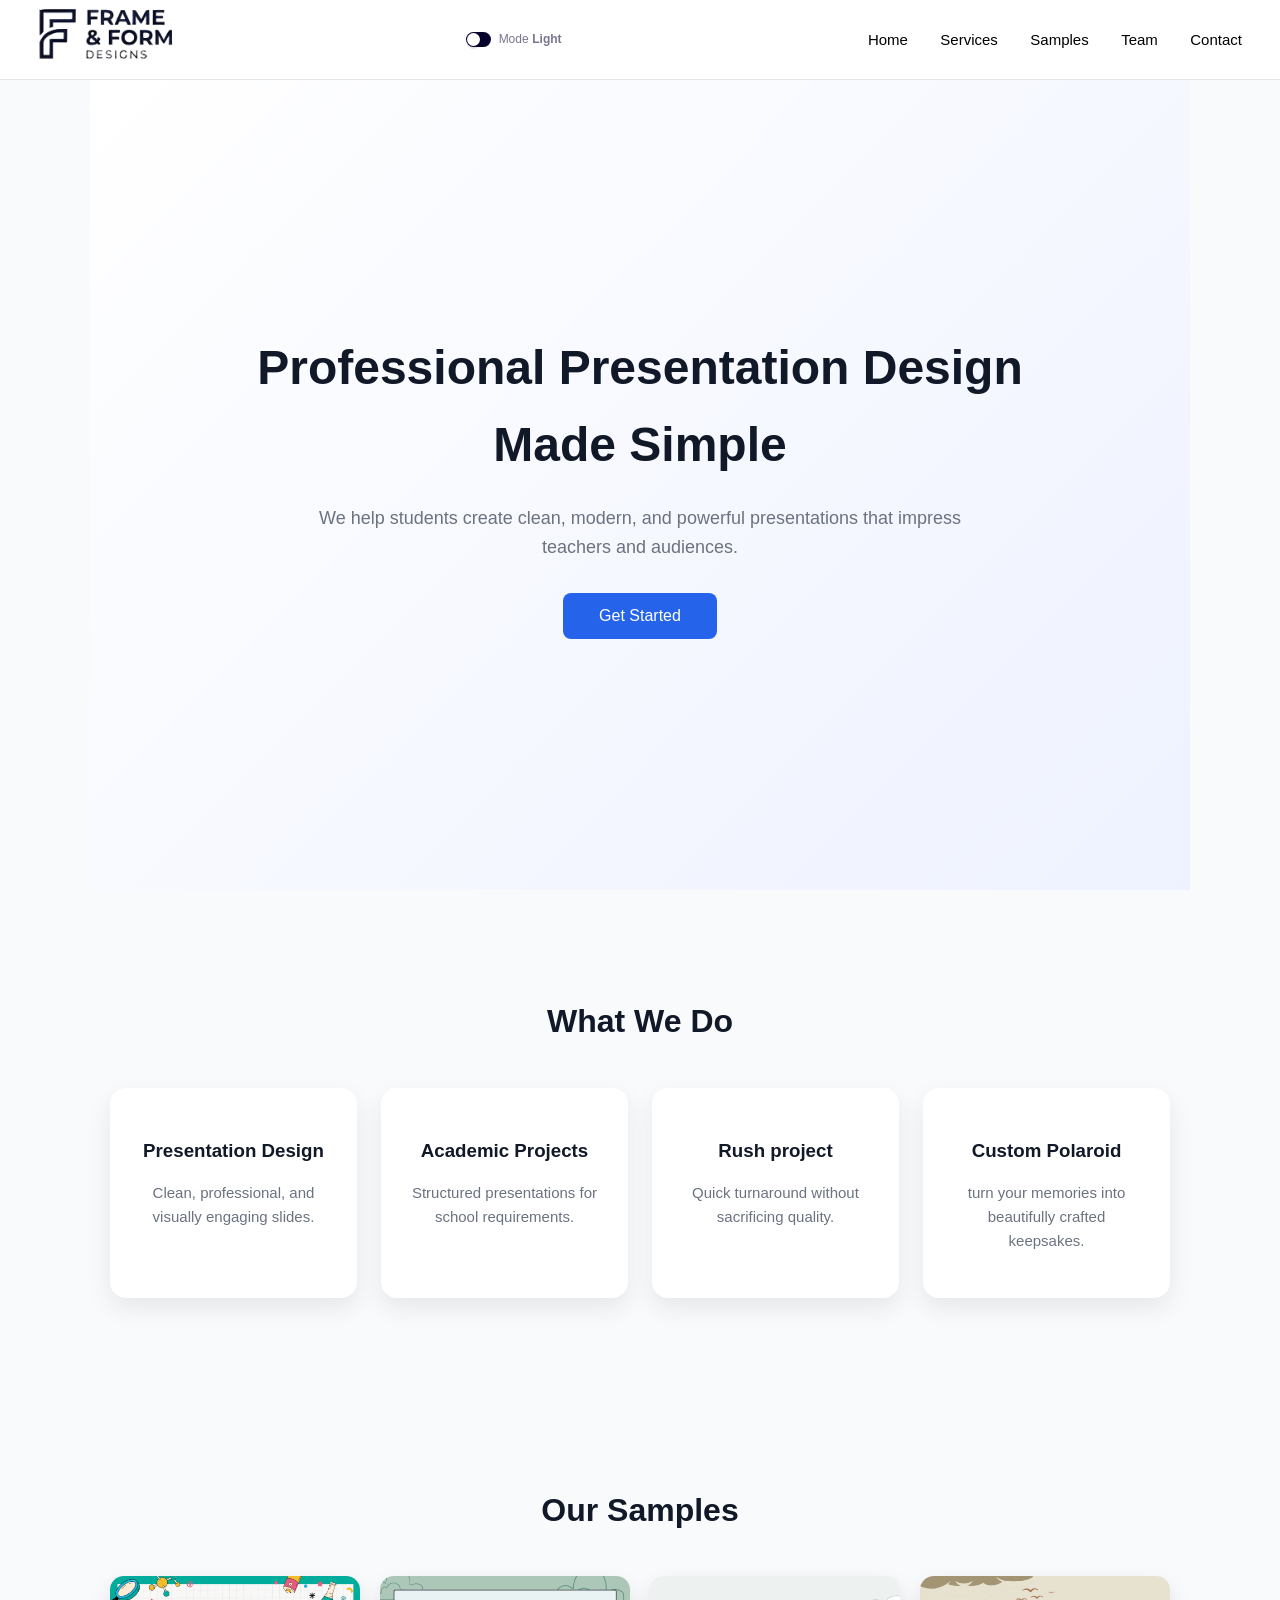
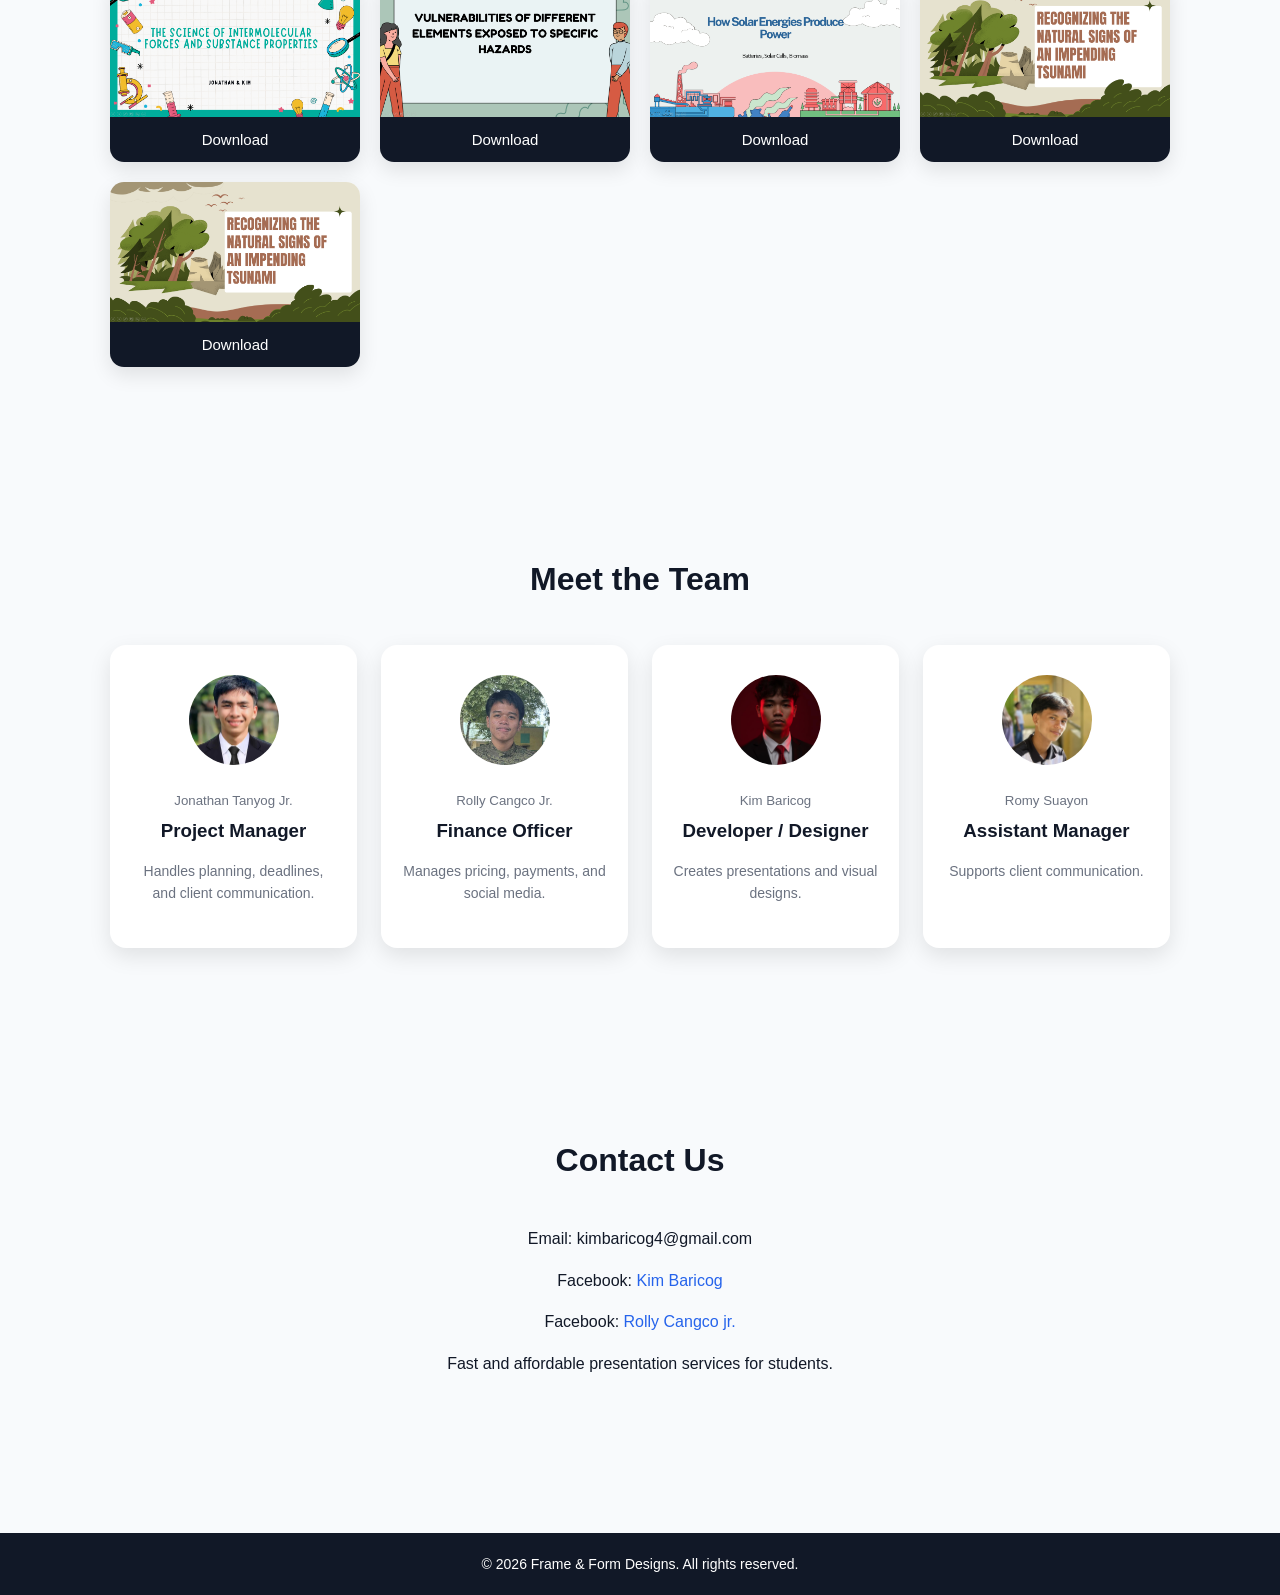
==== example.html @ 1121d647 "M" ====
<!DOCTYPE html>
<html lang="en">
  <head>
    <meta charset="UTF-8" />
    <meta name="viewport" content="width=device-width, initial-scale=1.0" />
    <title>Frame & Form Designs</title>
    <link rel="icon" href="static/logoforweb.png" />
    <link rel="stylesheet" type="text/css" href="./static/example.css" />
    <link rel="stylesheet" type="text/css" href="./static/modes.css" />
    <link rel="stylesheet" type="text/css" href="./static/darkmode.css" />
  </head>

  <body>
    <!-- HEADER -->
    <header id="head">
      <div class="name">
        <img id="img" src="static/logo.png" alt="Slidecraft Logo" />
      </div>
      <div class="checkbox-wrapper-35">
        <input
          value="private"
          name="switch"
          id="switch"
          type="checkbox"
          class="switch"
        />
        <label for="switch">
          <span class="switch-x-text">Mode </span>
          <span class="switch-x-toggletext">
            <span class="switch-x-unchecked"
              ><span class="switch-x-hiddenlabel">Unchecked: </span>Light</span
            >
            <span class="switch-x-checked"
              ><span class="switch-x-hiddenlabel">Checked: </span>Dark</span
            >
          </span>
        </label>
      </div>
      <div id="landing" class="landings">
        <a href="#main"><button>Home</button></a>
        <a href="#services"><button>Services</button></a>
        <a href="#sample"><button>Samples</button></a>
        <a href="#team"><button>Team</button></a>
        <a href="#contact"><button>Contact</button></a>
      </div>
    </header>

    <!-- HERO -->
    <section id="main">
      <div class="maintext">
        <h1>Professional Presentation Design Made Simple</h1>
        <p>
          We help students create clean, modern, and powerful presentations that
          impress teachers and audiences.
        </p>
        <button id="btn">Get Started</button>
      </div>
    </section>

    <!-- SERVICES -->
    <section id="services">
      <h2>What We Do</h2>
      <div class="services">
        <div class="service">
          <h3>Presentation Design</h3>
          <p>Clean, professional, and visually engaging slides.</p>
        </div>
        <div class="service">
          <h3>Academic Projects</h3>
          <p>Structured presentations for school requirements.</p>
        </div>
        <div class="service">
          <h3>Rush project</h3>
          <p>Quick turnaround without sacrificing quality.</p>
        </div>
        <div class="service">
          <h3>Custom Polaroid</h3>
          <p>turn your memories into beautifully crafted keepsakes.</p>
        </div>
      </div>
    </section>

    <!-- SAMPLES -->
    <section id="sample">
      <h2>Our Samples</h2>
      <div class="samples">
        <div class="samplebox">
          <img src="static/photo/inter.png" />
          <a href="static/pptexample/intemolecular.pptx">
            <button>Download</button></a
          >
        </div>
        <div class="samplebox">
          <img src="static/photo/vulna.png" />
          <a href="static/pptexample/Vulnerabilities.pptx"
            ><button>Download</button></a
          >
        </div>
        <div class="samplebox">
          <img src="static/photo/solar.png" />
          <a href="static/pptexample/Solar Energies.pptx"
            ><button>Download</button></a
          >
        </div>
        <div class="samplebox">
          <img src="static/photo/tsunami.png" />
          <a href="static/pptexample/tsunami.pptx"><button>Download</button></a>
        </div>

        <div class="samplebox">
          <img src="static/photo/tsunami.png" />
          <a href="static/pptexample/tsunami.pptx"><button>Download</button></a>
        </div>
      </div>
    </section>

    <!-- TEAM -->
    <section id="team">
      <h2>Meet the Team</h2>
      <div class="team">
        <div class="member">
          <img src="static/photo/tanyog.jpg" />
          <h5>Jonathan Tanyog Jr.</h5>
          <h3>Project Manager</h3>
          <p>Handles planning, deadlines, and client communication.</p>
        </div>

        <div class="member">
          <img src="static/photo/cangco.jpg" />
          <h5>Rolly Cangco Jr.</h5>
          <h3>Finance Officer</h3>
          <p>Manages pricing, payments, and social media.</p>
        </div>

        <div class="member">
          <img src="static/photo/kim.jpg" />
          <h5>Kim Baricog</h5>
          <h3>Developer / Designer</h3>
          <p>Creates presentations and visual designs.</p>
        </div>

        <div class="member">
          <img src="static/photo/romy.jpg" />
          <h5>Romy Suayon</h5>
          <h3>Assistant Manager</h3>
          <p>Supports client communication.</p>
        </div>
      </div>
    </section>

    <!-- CONTACT -->
    <section id="contact">
      <h2>Contact Us</h2>
      <div class="contact">
        <p>Email: kimbaricog4@gmail.com</p>
        <p>
          Facebook:
          <a href="https://www.facebook.com/kim.baricog.2025">Kim Baricog</a>
        </p>
        <p>
          Facebook:
          <a href="https://www.facebook.com/PCCDCANGCO">Rolly Cangco jr.</a>
        </p>
        <p>Fast and affordable presentation services for students.</p>
      </div>
    </section>

    <footer>© 2026 Frame & Form Designs. All rights reserved.</footer>
    <script src="static/main.js" defer></script>
  </body>
</html>
---- static/example.css ----
:root {
  --primary: #111827;
  --accent: #2563eb;
  --bg-light: #f8fafc;
  --text-muted: #6b7280;
}

* {
  box-sizing: border-box;
  font-family: "Segoe UI", Arial, sans-serif;
}

html {
  scroll-behavior: smooth;
}

body {
  margin: 0;
  background-color: var(--bg-light);
  color: #111827;
  line-height: 1.6;
}

/* ================= HEADER ================= */
header {
  position: sticky;
  top: 0;
  z-index: 100;
  background: #fff;
  padding: 0px 32px;
  display: flex;
  justify-content: space-between;
  align-items: center;
  border-bottom: 1px solid #e5e7eb;
}

.name img {
  width: 150px;
}

.landings a {
  margin-left: 16px;
  text-decoration: none;
}

.landings button {
  background: none;
  border: none;
  font-size: 15px;
  cursor: pointer;
}

.landings button:hover {
  color: var(--accent);
}

/* ================= HERO ================= */
#main {
  min-height: 90vh;
  display: flex;
  align-items: center;
  justify-content: center;
  padding: 80px 20px;
  text-align: center;
  background: linear-gradient(135deg, #ffffff, #eef2ff);
}

.maintext h1 {
  font-size: 3rem;
  max-width: 800px;
  margin: 0 auto 20px;
}

.maintext p {
  font-size: 18px;
  color: var(--text-muted);
  max-width: 650px;
  margin: 0 auto 32px;
}

.maintext button {
  padding: 14px 36px;
  border-radius: 8px;
  border: none;
  background: var(--accent);
  color: #fff;
  font-size: 16px;
  cursor: pointer;
}

.maintext button:hover {
  background: #1d4ed8;
}

/* ================= SECTIONS ================= */
section {
  padding: 80px 20px;
  max-width: 1100px;
  margin: auto;
}

section h2 {
  font-size: 2rem;
  text-align: center;
  margin-bottom: 40px;
}

/* ================= SERVICES ================= */
.services {
  display: grid;
  grid-template-columns: repeat(auto-fit, minmax(220px, 1fr));
  gap: 24px;
}

.service {
  background: #fff;
  padding: 30px;
  border-radius: 16px;
  text-align: center;
  box-shadow: 0 10px 25px rgba(0, 0, 0, 0.08);
}

.service h3 {
  margin-bottom: 10px;
}

.service p {
  color: var(--text-muted);
  font-size: 15px;
}

/* ================= SAMPLES ================= */
.samples {
  display: grid;
  grid-template-columns: repeat(auto-fit, minmax(220px, 1fr));
  gap: 20px;
}

.samplebox {
  background: #fff;
  border-radius: 14px;
  overflow: hidden;
  box-shadow: 0 8px 20px rgba(0, 0, 0, 0.1);
}

.samplebox img {
  width: 100%;
  display: block;
}

.samplebox button {
  width: 100%;
  padding: 14px;
  border: none;
  background: var(--primary);
  color: #fff;
  cursor: pointer;
  font-size: 15px;
}

/* ================= TEAM ================= */
.team {
  display: grid;
  grid-template-columns: repeat(auto-fit, minmax(220px, 1fr));
  gap: 24px;
}

.member {
  background: #fff;
  border-radius: 16px;
  padding: 30px 20px;
  text-align: center;
  box-shadow: 0 8px 22px rgba(0, 0, 0, 0.1);
}

.member img {
  width: 90px;
  height: 90px;
  border-radius: 50%;
  object-fit: cover;
  margin-bottom: 12px;
}

.member h5 {
  margin: 6px 0 2px;
  font-weight: normal;
  color: var(--text-muted);
}

.member h3 {
  margin: 4px 0;
}

.member p {
  font-size: 14px;
  color: var(--text-muted);
}

/* ================= CONTACT ================= */
.contact {
  text-align: center;
  font-size: 16px;
}

.contact a {
  color: var(--accent);
  text-decoration: none;
}

/* ================= FOOTER ================= */
footer {
  background: var(--primary);
  color: #fff;
  text-align: center;
  padding: 20px;
  font-size: 14px;
  margin-top: 60px;
}
/* ================= MOBILE OPTIMIZATION ================= */
@media (max-width: 768px) {
  /* HEADER */
  header {
    padding: 5px 16px;
    flex-direction: column;
    gap: 10px;
  }

  .landings {
    display: flex;
    flex-wrap: wrap;
    justify-content: center;
    gap: 10px;
  }

  .landings button {
    font-size: 10px;
    font-weight: bold;
    overflow: none;
  }
  .landings button:active,
  .landings button:focus {
    color: blue;
  }

  /* HERO */
  #main {
    padding: 60px 16px;
  }

  .maintext h1 {
    font-size: 2rem;
  }

  .maintext p {
    font-size: 16px;
  }

  .maintext button {
    width: 100%;
    max-width: 320px;
  }

  /* SECTIONS */
  section {
    padding: 60px 16px;
  }

  section h2 {
    font-size: 1.6rem;
  }

  /* SERVICES */
  .services {
    gap: 16px;
  }

  /* SAMPLES */
  .samples {
    grid-template-columns: 1fr;
  }

  /* TEAM */
  .team {
    grid-template-columns: 1fr;
  }

  .member {
    padding: 24px 16px;
  }

  /* CONTACT */
  .contact p {
    font-size: 15px;
  }

  footer {
    font-size: 13px;
    padding: 16px;
  }
  .name img {
    width: 80px;
  }
}
---- static/modes.css ----
.checkbox-wrapper-35 .switch {
  display: none;
}

.checkbox-wrapper-35 .switch + label {
  -webkit-box-align: center;
  -webkit-align-items: center;
  -ms-flex-align: center;
  align-items: center;
  color: #78768d;
  cursor: pointer;
  display: -webkit-box;
  display: -webkit-flex;
  display: -ms-flexbox;
  display: flex;
  font-family: "Helvetica Neue", Helvetica, Arial, sans-serif;
  font-size: 12px;
  line-height: 15px;
  position: relative;
  -webkit-user-select: none;
  -moz-user-select: none;
  -ms-user-select: none;
  user-select: none;
}

.checkbox-wrapper-35 .switch + label::before,
.checkbox-wrapper-35 .switch + label::after {
  content: "";
  display: block;
}

.checkbox-wrapper-35 .switch + label::before {
  background-color: #05012c;
  border-radius: 500px;
  height: 15px;
  margin-right: 8px;
  -webkit-transition: background-color 0.125s ease-out;
  transition: background-color 0.125s ease-out;
  width: 25px;
}

.checkbox-wrapper-35 .switch + label::after {
  background-color: #fff;
  border-radius: 13px;
  box-shadow: 0 3px 1px 0 rgba(37, 34, 71, 0.05),
    0 2px 2px 0 rgba(37, 34, 71, 0.1), 0 3px 3px 0 rgba(37, 34, 71, 0.05);
  height: 13px;
  left: 1px;
  position: absolute;
  top: 1px;
  -webkit-transition: -webkit-transform 0.125s ease-out;
  transition: -webkit-transform 0.125s ease-out;
  transition: transform 0.125s ease-out;
  transition: transform 0.125s ease-out, -webkit-transform 0.125s ease-out;
  width: 13px;
}

.checkbox-wrapper-35 .switch + label .switch-x-text {
  display: block;
  margin-right: 0.3em;
}

.checkbox-wrapper-35 .switch + label .switch-x-toggletext {
  display: block;
  font-weight: bold;
  height: 15px;
  overflow: hidden;
  position: relative;
  width: 30px;
}

.checkbox-wrapper-35 .switch + label .switch-x-unchecked,
.checkbox-wrapper-35 .switch + label .switch-x-checked {
  left: 0;
  position: absolute;
  top: 0;
  -webkit-transition: opacity 0.125s ease-out, -webkit-transform 0.125s ease-out;
  transition: opacity 0.125s ease-out, -webkit-transform 0.125s ease-out;
  transition: transform 0.125s ease-out, opacity 0.125s ease-out;
  transition: transform 0.125s ease-out, opacity 0.125s ease-out,
    -webkit-transform 0.125s ease-out;
}

.checkbox-wrapper-35 .switch + label .switch-x-unchecked {
  opacity: 1;
  -webkit-transform: none;
  transform: none;
}

.checkbox-wrapper-35 .switch + label .switch-x-checked {
  opacity: 0;
  -webkit-transform: translate3d(0, 100%, 0);
  transform: translate3d(0, 100%, 0);
}

.checkbox-wrapper-35 .switch + label .switch-x-hiddenlabel {
  position: absolute;
  visibility: hidden;
}

.checkbox-wrapper-35 .switch:checked + label::before {
  background-color: #ffb500;
}

.checkbox-wrapper-35 .switch:checked + label::after {
  -webkit-transform: translate3d(10px, 0, 0);
  transform: translate3d(10px, 0, 0);
}

.checkbox-wrapper-35 .switch:checked + label .switch-x-unchecked {
  opacity: 0;
  -webkit-transform: translate3d(0, -100%, 0);
  transform: translate3d(0, -100%, 0);
}

.checkbox-wrapper-35 .switch:checked + label .switch-x-checked {
  opacity: 1;
  -webkit-transform: none;
  transform: none;
}
---- static/darkmode.css ----
:root {
  --primary: #111827;
}

body.dark {
  background-color: var(--primary);
  color: white;
  transition: background-color 0.3s ease, color 0.3s ease;
}
.dark #head {
  background-color: #111827;
  color: white;
}
.dark #main {
  background: linear-gradient(135deg, #070b1a, #0c1534);
  color: white;
  transition: background-color 0.3s ease, color 0.3s ease;
}

.dark .service,
.dark .member {
  background-color: #070b1a;
  color: white;
  transition: background-color 0.3s ease, color 0.3s ease;
}

.dark #sample button {
  background-color: #020a1a;
}
.dark footer {
  background-color: #070b1a;
  color: white;
  transition: background-color 0.3s ease, color 0.3s ease;
}
.dark .landings button {
  color: white;
}
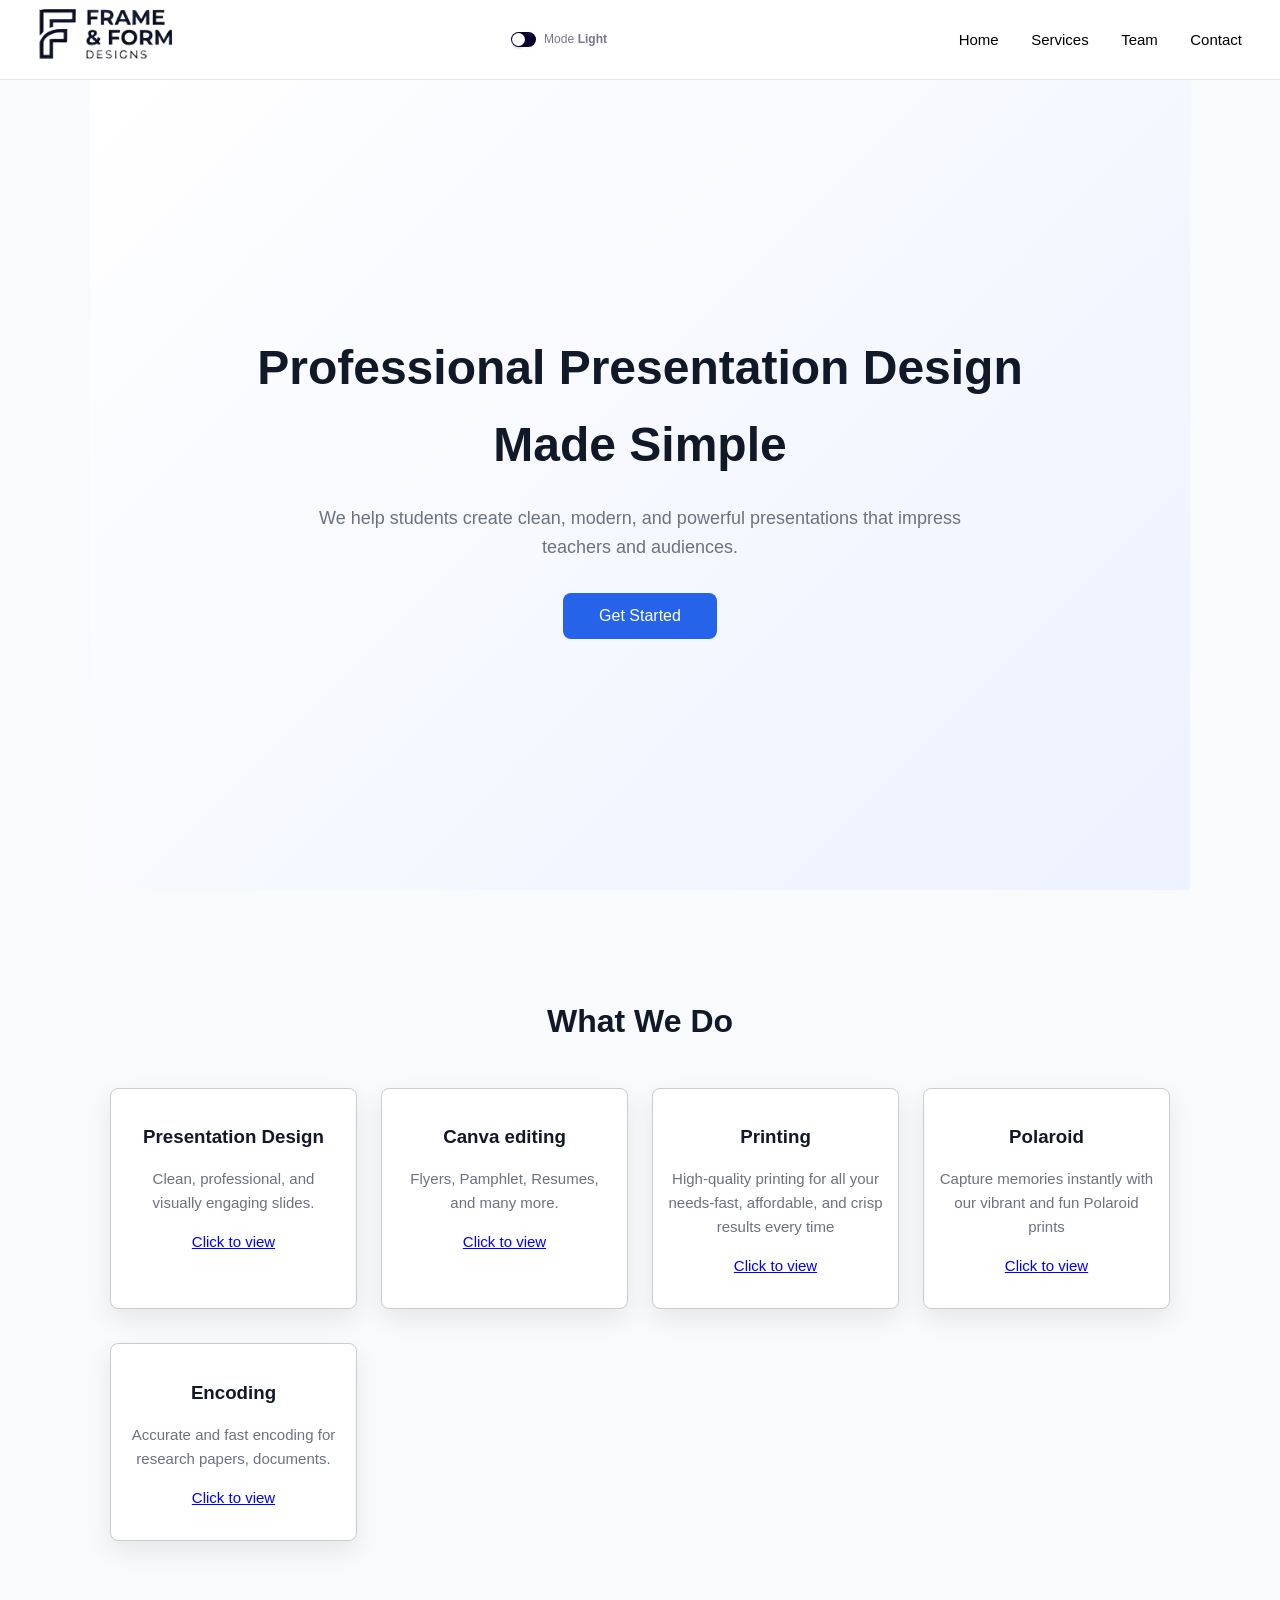
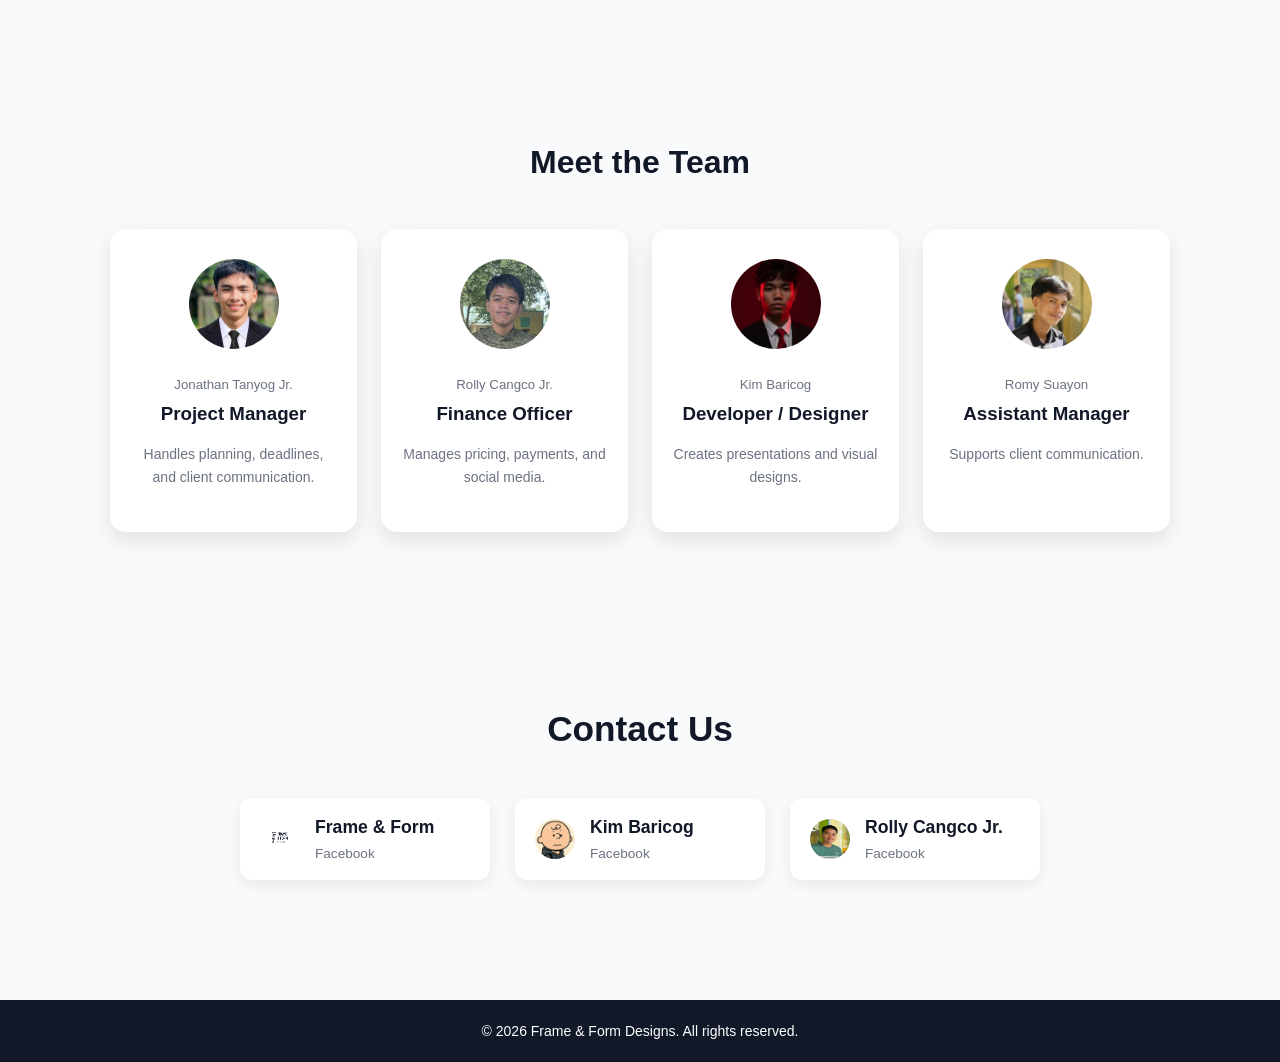
==== commit be25b7e7: "initial update" ====
--- a/example.html
+++ b/example.html
@@ -39,7 +39,7 @@
       <div id="landing" class="landings">
         <a href="#main"><button>Home</button></a>
         <a href="#services"><button>Services</button></a>
-        <a href="#sample"><button>Samples</button></a>
+
         <a href="#team"><button>Team</button></a>
         <a href="#contact"><button>Contact</button></a>
       </div>
@@ -61,58 +61,100 @@
     <section id="services">
       <h2>What We Do</h2>
       <div class="services">
-        <div class="service">
+        <div class="service" onclick="toggleService(this)">
           <h3>Presentation Design</h3>
           <p>Clean, professional, and visually engaging slides.</p>
-        </div>
-        <div class="service">
-          <h3>Academic Projects</h3>
-          <p>Structured presentations for school requirements.</p>
-        </div>
-        <div class="service">
-          <h3>Rush project</h3>
-          <p>Quick turnaround without sacrificing quality.</p>
-        </div>
-        <div class="service">
-          <h3>Custom Polaroid</h3>
-          <p>turn your memories into beautifully crafted keepsakes.</p>
+          <p id="clickview">Click to view</p>
+
+          <div class="service-more">
+            <p>Some of our sample designs:<br />click to download</p>
+            <div class="service-images">
+              <a href="static/pptexample/Solar Energies.pptx"
+                ><img src="static/photo/solar.png" alt="Design 1"
+              /></a>
+              <a href="static/pptexample/volcanicsign.pptx"
+                ><img src="static/photo/volcanicsing.png" alt="Design 1"
+              /></a>
+              <a href="static/pptexample/tsunami.pptx"
+                ><img src="static/photo/tsunami.png" alt="Design 1"
+              /></a>
+              <a href="static/pptexample/Vulnerabilities.pptx"
+                ><img src="static/photo/vulna.png" alt="Design 1"
+              /></a>
+            </div>
+          </div>
+        </div>
+
+        <div class="service" onclick="toggleService(this)">
+          <h3>Canva editing</h3>
+          <p>Flyers, Pamphlet, Resumes, and many more.</p>
+          <p id="clickview">Click to view</p>
+
+          <div class="service-more">
+            <p>Some of our sample designs:<br />click to download</p>
+            <div class="service-images">
+              <a href="static/canvaexample/flyer.png" download
+                ><img src="static/canvaexample/flyer.png" alt="Design 1"
+              /></a>
+              <a href="static/canvaexample/alchemy.jpg" download
+                ><img src="static/canvaexample/alchemy.jpg" alt="Design 1"
+              /></a>
+            </div>
+          </div>
+        </div>
+
+        <div class="service" onclick="toggleService(this)">
+          <h3>Printing</h3>
+          <p>
+            High-quality printing for all your needs-fast, affordable, and crisp
+            results every time
+          </p>
+          <p id="clickview">Click to view</p>
+
+          <div class="service-more">
+            <p style="font-weight: bold">Pricing:</p>
+            <p>
+              • 1 page – <strong>₱5</strong><br />
+              • More than 10 pages – <strong>₱4</strong> per page
+            </p>
+          </div>
+        </div>
+
+        <div class="service" onclick="toggleService(this)">
+          <h3>Polaroid</h3>
+          <p>
+            Capture memories instantly with our vibrant and fun Polaroid prints
+          </p>
+          <p id="clickview">Click to view</p>
+
+          <div class="service-more">
+            <p style="font-weight: bold">Pricing:</p>
+            <p>
+              • 1×1 – <strong>₱10 (whole photopaper A4)</strong><br />
+              • 2×2 – <strong>₱15 (whole photopaper A4)</strong>
+            </p>
+          </div>
+        </div>
+
+        <div class="service" onclick="toggleService(this)">
+          <h3>Encoding</h3>
+          <p>Accurate and fast encoding for research papers, documents.</p>
+          <p id="clickview">Click to view</p>
+
+          <div class="service-more">
+            <p style="font-weight: bold">Pricing:</p>
+            <p>
+              • Research paper / any document – ₱30 or more than (depending on
+              text length)
+            </p>
+            <p style="font-weight: bold">Encoding bundle</p>
+            <p>• Encoding + PPT (price depends on text length)</p>
+          </div>
         </div>
       </div>
     </section>
 
     <!-- SAMPLES -->
-    <section id="sample">
-      <h2>Our Samples</h2>
-      <div class="samples">
-        <div class="samplebox">
-          <img src="static/photo/inter.png" />
-          <a href="static/pptexample/intemolecular.pptx">
-            <button>Download</button></a
-          >
-        </div>
-        <div class="samplebox">
-          <img src="static/photo/vulna.png" />
-          <a href="static/pptexample/Vulnerabilities.pptx"
-            ><button>Download</button></a
-          >
-        </div>
-        <div class="samplebox">
-          <img src="static/photo/solar.png" />
-          <a href="static/pptexample/Solar Energies.pptx"
-            ><button>Download</button></a
-          >
-        </div>
-        <div class="samplebox">
-          <img src="static/photo/tsunami.png" />
-          <a href="static/pptexample/tsunami.pptx"><button>Download</button></a>
-        </div>
-
-        <div class="samplebox">
-          <img src="static/photo/tsunami.png" />
-          <a href="static/pptexample/tsunami.pptx"><button>Download</button></a>
-        </div>
-      </div>
-    </section>
 
     <!-- TEAM -->
     <section id="team">
@@ -151,17 +193,54 @@
     <!-- CONTACT -->
     <section id="contact">
       <h2>Contact Us</h2>
-      <div class="contact">
-        <p>Email: kimbaricog4@gmail.com</p>
-        <p>
-          Facebook:
-          <a href="https://www.facebook.com/kim.baricog.2025">Kim Baricog</a>
-        </p>
-        <p>
-          Facebook:
-          <a href="https://www.facebook.com/PCCDCANGCO">Rolly Cangco jr.</a>
-        </p>
-        <p>Fast and affordable presentation services for students.</p>
+      <div class="contact-cards">
+        <a
+          href="https://www.facebook.com/profile.php?id=61586541810285"
+          target="_blank"
+          class="contact-card"
+        >
+          <img
+            src="static/photo/pageprofile.png"
+            alt="Facebook"
+            class="contact-icon"
+          />
+          <div class="contact-info">
+            <p class="contact-name">Frame & Form</p>
+            <p class="contact-label">Facebook</p>
+          </div>
+        </a>
+
+        <a
+          href="https://www.facebook.com/kim.baricog.2025"
+          target="_blank"
+          class="contact-card"
+        >
+          <img
+            src="static/photo/kimprofile.jpg"
+            alt="Facebook"
+            class="contact-icon"
+          />
+          <div class="contact-info">
+            <p class="contact-name">Kim Baricog</p>
+            <p class="contact-label">Facebook</p>
+          </div>
+        </a>
+
+        <a
+          href="https://www.facebook.com/PCCDCANGCO"
+          target="_blank"
+          class="contact-card"
+        >
+          <img
+            src="static/photo/rollyc.jpg"
+            alt="Facebook"
+            class="contact-icon"
+          />
+          <div class="contact-info">
+            <p class="contact-name">Rolly Cangco Jr.</p>
+            <p class="contact-label">Facebook</p>
+          </div>
+        </a>
       </div>
     </section>
 
--- a/static/example.css
+++ b/static/example.css
@@ -301,3 +301,107 @@
     width: 80px;
   }
 }
+.service {
+  cursor: pointer;
+  border: 1px solid #ccc;
+  padding: 15px;
+  margin-bottom: 10px;
+  border-radius: 8px;
+}
+
+.service-more {
+  max-height: 0;
+  overflow: hidden;
+  transition: max-height 0.4s ease;
+}
+
+.service.active .service-more {
+  max-height: 600px; /* enough for 4 images + text */
+}
+
+.service-images {
+  display: flex;
+  gap: 10px;
+  flex-wrap: wrap;
+  margin-top: 10px;
+}
+
+.service-images img {
+  width: 100%;
+  border-radius: 5px;
+  object-fit: cover;
+  transition: transform 0.3s;
+}
+
+.service-images img:hover {
+  transform: scale(1.05);
+}
+.service-images a {
+  width: calc(25% - 10px); /* 4 images per row */
+  display: block;
+}
+#clickview {
+  color: blue;
+  text-decoration: underline;
+}
+#contact {
+  padding: 60px 20px;
+  background-color: #f9fafb;
+  text-align: center;
+}
+
+#contact h2 {
+  font-size: 2.2rem;
+  color: #111827;
+  margin-bottom: 40px;
+}
+
+.contact-cards {
+  display: flex;
+  justify-content: center;
+  flex-wrap: wrap;
+  gap: 25px;
+}
+
+.contact-card {
+  display: flex;
+  align-items: center;
+  gap: 15px;
+  background-color: #ffffff;
+  padding: 15px 20px;
+  border-radius: 12px;
+  box-shadow: 0 4px 15px rgba(0, 0, 0, 0.08);
+  text-decoration: none;
+  color: #111827;
+  transition: transform 0.3s, box-shadow 0.3s;
+  width: 250px;
+}
+
+.contact-card:hover {
+  transform: translateY(-5px);
+  box-shadow: 0 8px 20px rgba(0, 0, 0, 0.12);
+}
+
+.contact-icon {
+  width: 40px;
+  height: 40px;
+}
+
+.contact-info {
+  text-align: left;
+}
+
+.contact-name {
+  font-weight: 600;
+  font-size: 1.1rem;
+  margin: 0;
+}
+
+.contact-label {
+  font-size: 0.85rem;
+  color: #6b7280; /* muted text */
+  margin: 2px 0 0;
+}
+.contact-cards img {
+  border-radius: 50%;
+}
--- a/static/darkmode.css
+++ b/static/darkmode.css
@@ -18,7 +18,8 @@
 }
 
 .dark .service,
-.dark .member {
+.dark .member,
+.dark .contact-card {
   background-color: #070b1a;
   color: white;
   transition: background-color 0.3s ease, color 0.3s ease;
@@ -35,3 +36,6 @@
 .dark .landings button {
   color: white;
 }
+.dark #contact {
+  background-color: var(--primary);
+}
